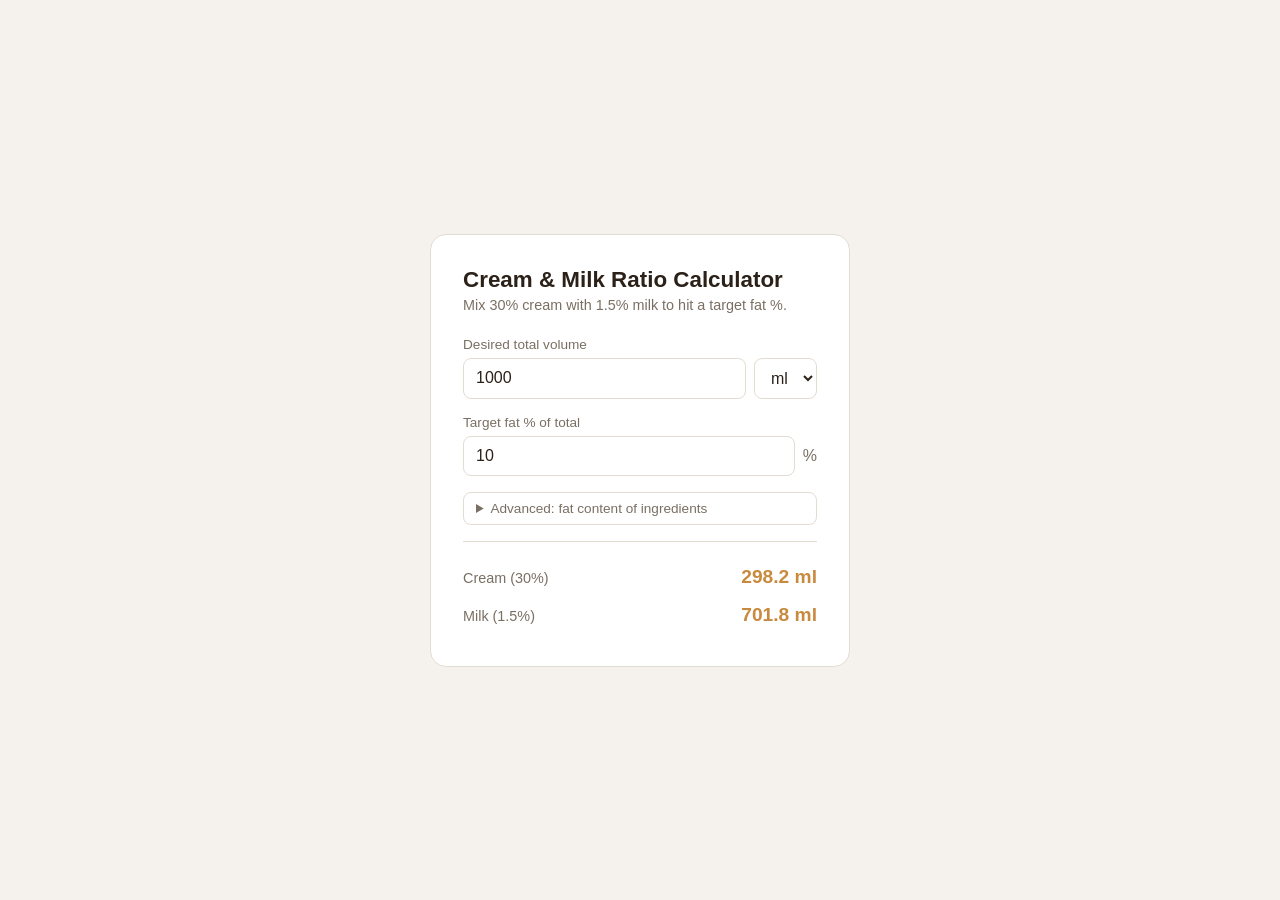
==== index.html @ 0969e34c "Add cream/milk ratio calculator UI Given a desired volume and target fat %, computes how much 30% cr" ====
<!DOCTYPE html>
<html lang="en">
<head>
<meta charset="UTF-8">
<meta name="viewport" content="width=device-width, initial-scale=1.0">
<title>Cream & Milk Ratio Calculator</title>
<link rel="stylesheet" href="style.css">
</head>
<body>
  <main class="card">
    <h1>Cream &amp; Milk Ratio Calculator</h1>
    <p class="subtitle">Mix 30% cream with 1.5% milk to hit a target fat %.</p>

    <form id="calc-form">
      <div class="field">
        <label for="volume">Desired total volume</label>
        <div class="input-group">
          <input type="number" id="volume" min="0" step="any" value="1000" required>
          <select id="unit">
            <option value="ml">ml</option>
            <option value="L">L</option>
          </select>
        </div>
      </div>

      <div class="field">
        <label for="target-fat">Target fat % of total</label>
        <div class="input-group">
          <input type="number" id="target-fat" min="1.5" max="30" step="0.1" value="10" required>
          <span class="unit-label">%</span>
        </div>
      </div>

      <details class="advanced">
        <summary>Advanced: fat content of ingredients</summary>
        <div class="field">
          <label for="cream-fat">Cream fat %</label>
          <div class="input-group">
            <input type="number" id="cream-fat" min="0" max="100" step="0.1" value="30">
            <span class="unit-label">%</span>
          </div>
        </div>
        <div class="field">
          <label for="milk-fat">Milk fat %</label>
          <div class="input-group">
            <input type="number" id="milk-fat" min="0" max="100" step="0.1" value="1.5">
            <span class="unit-label">%</span>
          </div>
        </div>
      </details>
    </form>

    <div id="error" class="error" hidden></div>

    <div id="result" class="result">
      <div class="result-row">
        <span class="result-label">Cream (30%)</span>
        <span id="cream-amount" class="result-value">-</span>
      </div>
      <div class="result-row">
        <span class="result-label">Milk (1.5%)</span>
        <span id="milk-amount" class="result-value">-</span>
      </div>
    </div>
  </main>

  <script src="script.js"></script>
</body>
</html>
---- style.css ----
:root {
  color-scheme: light dark;
  --bg: #f5f2ee;
  --card-bg: #ffffff;
  --text: #2b2118;
  --muted: #7a6f63;
  --accent: #c98a3e;
  --border: #e3dcd2;
  --error: #b3261e;
}

@media (prefers-color-scheme: dark) {
  :root {
    --bg: #1c1712;
    --card-bg: #2a231c;
    --text: #f2ece3;
    --muted: #b3a595;
    --accent: #e0a85f;
    --border: #3d342a;
    --error: #f2b8b5;
  }
}

* {
  box-sizing: border-box;
}

body {
  margin: 0;
  min-height: 100vh;
  display: flex;
  align-items: center;
  justify-content: center;
  padding: 24px;
  font-family: -apple-system, BlinkMacSystemFont, "Segoe UI", Roboto, sans-serif;
  background: var(--bg);
  color: var(--text);
}

.card {
  width: 100%;
  max-width: 420px;
  background: var(--card-bg);
  border: 1px solid var(--border);
  border-radius: 16px;
  padding: 32px;
}

h1 {
  font-size: 1.4rem;
  margin: 0 0 4px;
}

.subtitle {
  margin: 0 0 24px;
  color: var(--muted);
  font-size: 0.9rem;
}

.field {
  margin-bottom: 16px;
}

label {
  display: block;
  font-size: 0.85rem;
  color: var(--muted);
  margin-bottom: 6px;
}

.input-group {
  display: flex;
  gap: 8px;
}

input, select {
  font-size: 1rem;
  padding: 10px 12px;
  border-radius: 8px;
  border: 1px solid var(--border);
  background: transparent;
  color: var(--text);
  width: 100%;
}

select {
  flex: 0 0 auto;
  width: auto;
}

.unit-label {
  display: flex;
  align-items: center;
  color: var(--muted);
}

.advanced {
  margin-bottom: 16px;
  border: 1px solid var(--border);
  border-radius: 8px;
  padding: 8px 12px;
}

.advanced summary {
  cursor: pointer;
  color: var(--muted);
  font-size: 0.85rem;
}

.advanced .field {
  margin-top: 12px;
  margin-bottom: 0;
}

.advanced .field + .field {
  margin-top: 12px;
}

.error {
  background: color-mix(in srgb, var(--error) 15%, transparent);
  color: var(--error);
  border-radius: 8px;
  padding: 10px 12px;
  font-size: 0.85rem;
  margin-bottom: 16px;
}

.result {
  border-top: 1px solid var(--border);
  padding-top: 16px;
}

.result-row {
  display: flex;
  justify-content: space-between;
  align-items: baseline;
  padding: 8px 0;
}

.result-label {
  color: var(--muted);
  font-size: 0.9rem;
}

.result-value {
  font-size: 1.2rem;
  font-weight: 600;
  color: var(--accent);
}
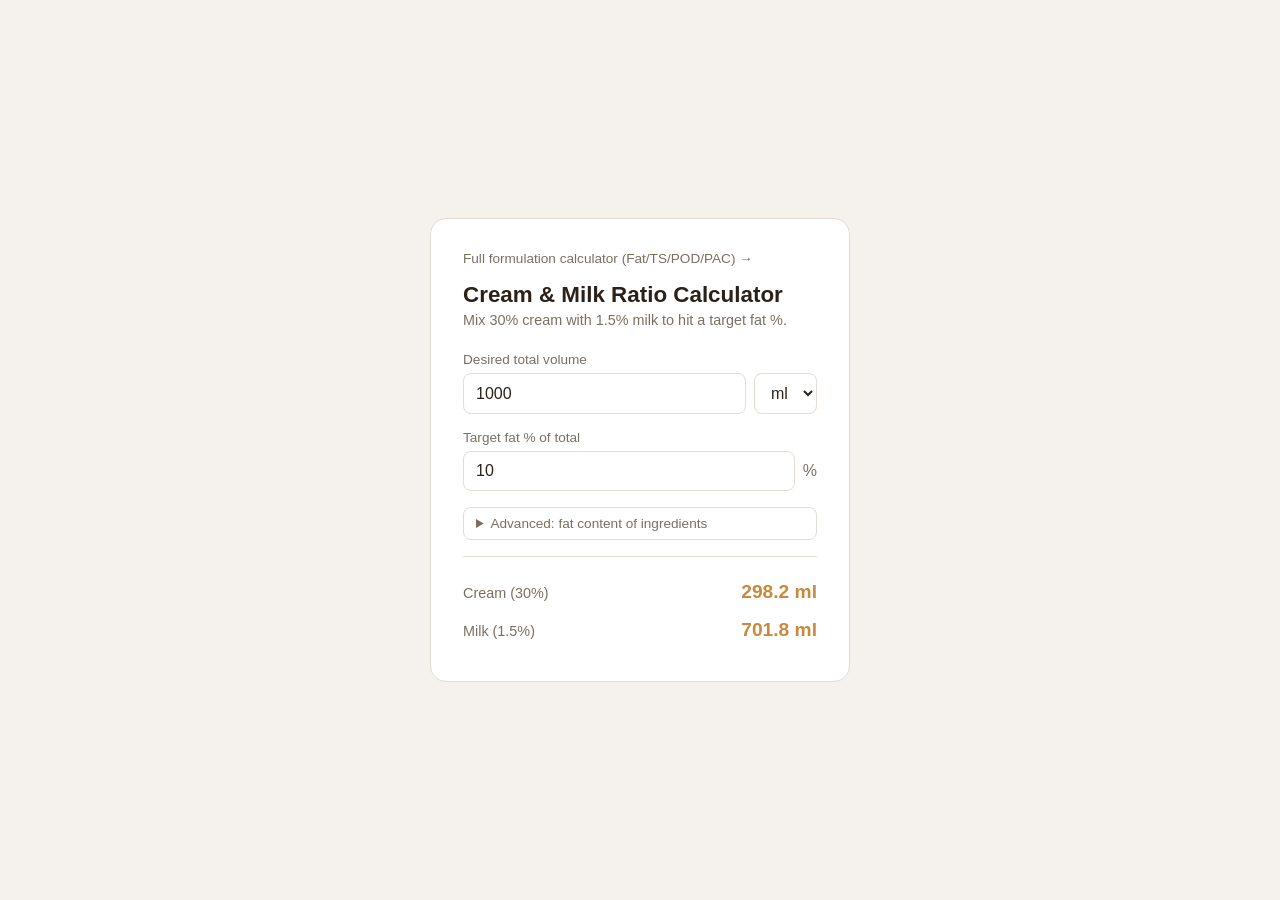
==== commit 927e919b: "Add formulation calculator for Fat%/Total Solids%/POD/PAC General-purpose ingredient table (editable" ====
--- a/index.html
+++ b/index.html
@@ -8,6 +8,7 @@
 </head>
 <body>
   <main class="card">
+    <nav class="tool-nav"><a href="formulation.html">Full formulation calculator (Fat/TS/POD/PAC) &rarr;</a></nav>
     <h1>Cream &amp; Milk Ratio Calculator</h1>
     <p class="subtitle">Mix 30% cream with 1.5% milk to hit a target fat %.</p>
 
--- a/style.css
+++ b/style.css
@@ -147,3 +147,217 @@
   font-weight: 600;
   color: var(--accent);
 }
+
+/* --- Formulation calculator --- */
+
+.card.wide {
+  max-width: 980px;
+}
+
+.tool-nav {
+  margin-bottom: 16px;
+  font-size: 0.85rem;
+}
+
+.tool-nav a {
+  color: var(--muted);
+  text-decoration: none;
+}
+
+.tool-nav a:hover {
+  color: var(--accent);
+}
+
+.notice {
+  background: color-mix(in srgb, var(--accent) 12%, transparent);
+  color: var(--text);
+  border: 1px solid var(--border);
+  border-radius: 8px;
+  padding: 10px 12px;
+  font-size: 0.82rem;
+  margin-bottom: 20px;
+}
+
+h2 {
+  font-size: 1.05rem;
+  margin: 28px 0 4px;
+}
+
+.hint {
+  color: var(--muted);
+  font-size: 0.82rem;
+  margin: 0 0 12px;
+}
+
+.table-scroll {
+  overflow-x: auto;
+  border: 1px solid var(--border);
+  border-radius: 10px;
+}
+
+table {
+  border-collapse: collapse;
+  width: 100%;
+  font-size: 0.85rem;
+}
+
+th, td {
+  padding: 6px 8px;
+  text-align: left;
+  white-space: nowrap;
+  border-bottom: 1px solid var(--border);
+}
+
+thead th {
+  color: var(--muted);
+  font-weight: 500;
+  font-size: 0.75rem;
+  text-transform: uppercase;
+  letter-spacing: 0.02em;
+}
+
+tbody tr:last-child td {
+  border-bottom: none;
+}
+
+td input[type="text"], td input[type="number"] {
+  width: 72px;
+  padding: 5px 6px;
+  font-size: 0.85rem;
+}
+
+td input.name-input {
+  width: 150px;
+}
+
+td input[type="checkbox"] {
+  width: auto;
+}
+
+.row-name-warn {
+  color: var(--error);
+  cursor: help;
+  margin-left: 4px;
+}
+
+.remove-btn {
+  background: none;
+  border: none;
+  color: var(--muted);
+  cursor: pointer;
+  font-size: 1rem;
+  padding: 2px 6px;
+}
+
+.remove-btn:hover {
+  color: var(--error);
+}
+
+.table-actions {
+  display: flex;
+  gap: 8px;
+  margin-top: 12px;
+  flex-wrap: wrap;
+}
+
+.table-actions select {
+  flex: 1 1 auto;
+  min-width: 180px;
+}
+
+.table-actions button {
+  padding: 10px 16px;
+  border-radius: 8px;
+  border: 1px solid var(--border);
+  background: var(--accent);
+  color: #fff;
+  font-size: 0.9rem;
+  cursor: pointer;
+  white-space: nowrap;
+}
+
+.table-actions button.secondary {
+  background: transparent;
+  color: var(--text);
+}
+
+.summary-grid {
+  display: grid;
+  grid-template-columns: repeat(auto-fit, minmax(120px, 1fr));
+  gap: 12px;
+  margin: 16px 0 8px;
+}
+
+.summary-tile {
+  border: 1px solid var(--border);
+  border-radius: 10px;
+  padding: 12px;
+  text-align: center;
+}
+
+.tile-label {
+  display: block;
+  font-size: 0.72rem;
+  color: var(--muted);
+  margin-bottom: 4px;
+}
+
+.tile-value {
+  font-size: 1.15rem;
+  font-weight: 600;
+  color: var(--accent);
+}
+
+.overrun-field {
+  display: flex;
+  align-items: center;
+  gap: 8px;
+  font-size: 0.82rem;
+  color: var(--muted);
+  margin-bottom: 20px;
+}
+
+.overrun-field input {
+  width: 70px;
+}
+
+#solve-btn {
+  margin-top: 12px;
+  padding: 10px 20px;
+  border-radius: 8px;
+  border: none;
+  background: var(--accent);
+  color: #fff;
+  font-size: 0.9rem;
+  cursor: pointer;
+}
+
+.solve-result {
+  margin-top: 16px;
+}
+
+.solve-error {
+  color: var(--error);
+  font-size: 0.85rem;
+}
+
+.solve-table td, .solve-table th {
+  white-space: normal;
+}
+
+.apply-btn {
+  margin-top: 10px;
+  padding: 8px 16px;
+  border-radius: 8px;
+  border: 1px solid var(--border);
+  background: transparent;
+  color: var(--text);
+  cursor: pointer;
+  font-size: 0.85rem;
+}
+
+.infeasible-note {
+  color: var(--error);
+  font-size: 0.8rem;
+  margin-top: 6px;
+}
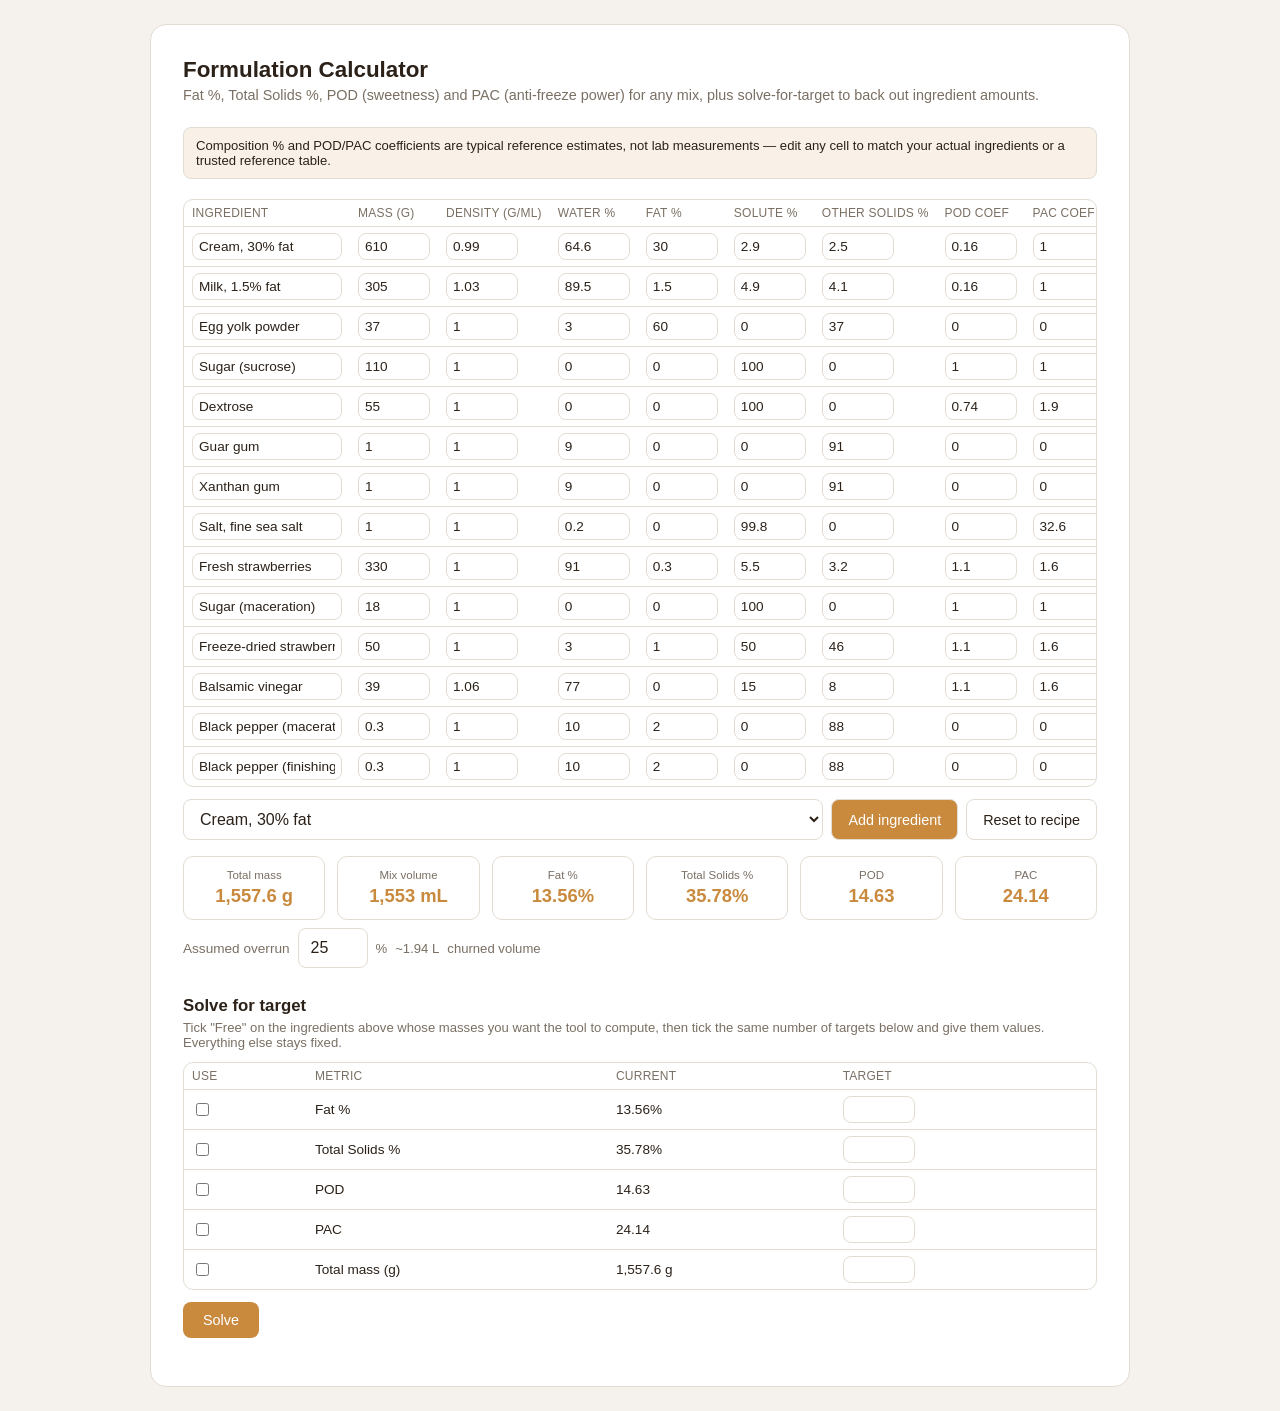
==== commit 7ba5b708: "Drop proof-of-concept cream/milk calculator, promote formulation calculator to index The simple crea" ====
--- a/index.html
+++ b/index.html
@@ -3,66 +3,80 @@
 <head>
 <meta charset="UTF-8">
 <meta name="viewport" content="width=device-width, initial-scale=1.0">
-<title>Cream & Milk Ratio Calculator</title>
+<title>Ice Cream Formulation Calculator</title>
 <link rel="stylesheet" href="style.css">
 </head>
 <body>
-  <main class="card">
-    <nav class="tool-nav"><a href="formulation.html">Full formulation calculator (Fat/TS/POD/PAC) &rarr;</a></nav>
-    <h1>Cream &amp; Milk Ratio Calculator</h1>
-    <p class="subtitle">Mix 30% cream with 1.5% milk to hit a target fat %.</p>
+  <main class="card wide">
+    <h1>Formulation Calculator</h1>
+    <p class="subtitle">Fat %, Total Solids %, POD (sweetness) and PAC (anti-freeze power) for any mix, plus solve-for-target to back out ingredient amounts.</p>
 
-    <form id="calc-form">
-      <div class="field">
-        <label for="volume">Desired total volume</label>
-        <div class="input-group">
-          <input type="number" id="volume" min="0" step="any" value="1000" required>
-          <select id="unit">
-            <option value="ml">ml</option>
-            <option value="L">L</option>
-          </select>
-        </div>
+    <div class="notice">
+      Composition % and POD/PAC coefficients are typical reference estimates, not lab measurements — edit any cell to match your actual ingredients or a trusted reference table.
+    </div>
+
+    <section class="ingredients-section">
+      <div class="table-scroll">
+        <table id="ingredient-table">
+          <thead>
+            <tr>
+              <th>Ingredient</th>
+              <th>Mass (g)</th>
+              <th>Density (g/mL)</th>
+              <th>Water %</th>
+              <th>Fat %</th>
+              <th>Solute %</th>
+              <th>Other solids %</th>
+              <th>POD coef</th>
+              <th>PAC coef</th>
+              <th>Free</th>
+              <th></th>
+            </tr>
+          </thead>
+          <tbody id="ingredient-rows"></tbody>
+        </table>
       </div>
+      <div class="table-actions">
+        <select id="preset-select"></select>
+        <button id="add-preset-btn" type="button">Add ingredient</button>
+        <button id="reset-btn" type="button" class="secondary">Reset to recipe</button>
+      </div>
+    </section>
 
-      <div class="field">
-        <label for="target-fat">Target fat % of total</label>
-        <div class="input-group">
-          <input type="number" id="target-fat" min="1.5" max="30" step="0.1" value="10" required>
-          <span class="unit-label">%</span>
-        </div>
+    <section class="summary-section">
+      <div class="summary-grid">
+        <div class="summary-tile"><span class="tile-label">Total mass</span><span id="sum-mass" class="tile-value">-</span></div>
+        <div class="summary-tile"><span class="tile-label">Mix volume</span><span id="sum-volume" class="tile-value">-</span></div>
+        <div class="summary-tile"><span class="tile-label">Fat %</span><span id="sum-fat" class="tile-value">-</span></div>
+        <div class="summary-tile"><span class="tile-label">Total Solids %</span><span id="sum-ts" class="tile-value">-</span></div>
+        <div class="summary-tile"><span class="tile-label">POD</span><span id="sum-pod" class="tile-value">-</span></div>
+        <div class="summary-tile"><span class="tile-label">PAC</span><span id="sum-pac" class="tile-value">-</span></div>
       </div>
+      <div class="overrun-field">
+        <label for="overrun" style="margin:0;">Assumed overrun</label>
+        <input type="number" id="overrun" value="25" min="0" step="1"> %
+        <span id="sum-churned">-</span> churned volume
+      </div>
+    </section>
 
-      <details class="advanced">
-        <summary>Advanced: fat content of ingredients</summary>
-        <div class="field">
-          <label for="cream-fat">Cream fat %</label>
-          <div class="input-group">
-            <input type="number" id="cream-fat" min="0" max="100" step="0.1" value="30">
-            <span class="unit-label">%</span>
-          </div>
-        </div>
-        <div class="field">
-          <label for="milk-fat">Milk fat %</label>
-          <div class="input-group">
-            <input type="number" id="milk-fat" min="0" max="100" step="0.1" value="1.5">
-            <span class="unit-label">%</span>
-          </div>
-        </div>
-      </details>
-    </form>
-
-    <div id="error" class="error" hidden></div>
-
-    <div id="result" class="result">
-      <div class="result-row">
-        <span class="result-label">Cream (30%)</span>
-        <span id="cream-amount" class="result-value">-</span>
+    <section class="solve-section">
+      <h2>Solve for target</h2>
+      <p class="hint">Tick "Free" on the ingredients above whose masses you want the tool to compute, then tick the same number of targets below and give them values. Everything else stays fixed.</p>
+      <div class="table-scroll">
+        <table id="target-table" class="solve-table">
+          <thead><tr><th>Use</th><th>Metric</th><th>Current</th><th>Target</th></tr></thead>
+          <tbody>
+            <tr><td><input type="checkbox" id="use-fat"></td><td>Fat %</td><td id="cur-fat">-</td><td><input type="number" id="target-fat" step="any"></td></tr>
+            <tr><td><input type="checkbox" id="use-ts"></td><td>Total Solids %</td><td id="cur-ts">-</td><td><input type="number" id="target-ts" step="any"></td></tr>
+            <tr><td><input type="checkbox" id="use-pod"></td><td>POD</td><td id="cur-pod">-</td><td><input type="number" id="target-pod" step="any"></td></tr>
+            <tr><td><input type="checkbox" id="use-pac"></td><td>PAC</td><td id="cur-pac">-</td><td><input type="number" id="target-pac" step="any"></td></tr>
+            <tr><td><input type="checkbox" id="use-mass"></td><td>Total mass (g)</td><td id="cur-mass">-</td><td><input type="number" id="target-mass" step="any"></td></tr>
+          </tbody>
+        </table>
       </div>
-      <div class="result-row">
-        <span class="result-label">Milk (1.5%)</span>
-        <span id="milk-amount" class="result-value">-</span>
-      </div>
-    </div>
+      <button id="solve-btn" type="button">Solve</button>
+      <div id="solve-result" class="solve-result"></div>
+    </section>
   </main>
 
   <script src="script.js"></script>
--- a/style.css
+++ b/style.css
@@ -57,20 +57,11 @@
   font-size: 0.9rem;
 }
 
-.field {
-  margin-bottom: 16px;
-}
-
 label {
   display: block;
   font-size: 0.85rem;
   color: var(--muted);
   margin-bottom: 6px;
-}
-
-.input-group {
-  display: flex;
-  gap: 8px;
 }
 
 input, select {
@@ -88,84 +79,10 @@
   width: auto;
 }
 
-.unit-label {
-  display: flex;
-  align-items: center;
-  color: var(--muted);
-}
-
-.advanced {
-  margin-bottom: 16px;
-  border: 1px solid var(--border);
-  border-radius: 8px;
-  padding: 8px 12px;
-}
-
-.advanced summary {
-  cursor: pointer;
-  color: var(--muted);
-  font-size: 0.85rem;
-}
-
-.advanced .field {
-  margin-top: 12px;
-  margin-bottom: 0;
-}
-
-.advanced .field + .field {
-  margin-top: 12px;
-}
-
-.error {
-  background: color-mix(in srgb, var(--error) 15%, transparent);
-  color: var(--error);
-  border-radius: 8px;
-  padding: 10px 12px;
-  font-size: 0.85rem;
-  margin-bottom: 16px;
-}
-
-.result {
-  border-top: 1px solid var(--border);
-  padding-top: 16px;
-}
-
-.result-row {
-  display: flex;
-  justify-content: space-between;
-  align-items: baseline;
-  padding: 8px 0;
-}
-
-.result-label {
-  color: var(--muted);
-  font-size: 0.9rem;
-}
-
-.result-value {
-  font-size: 1.2rem;
-  font-weight: 600;
-  color: var(--accent);
-}
-
 /* --- Formulation calculator --- */
 
 .card.wide {
   max-width: 980px;
-}
-
-.tool-nav {
-  margin-bottom: 16px;
-  font-size: 0.85rem;
-}
-
-.tool-nav a {
-  color: var(--muted);
-  text-decoration: none;
-}
-
-.tool-nav a:hover {
-  color: var(--accent);
 }
 
 .notice {
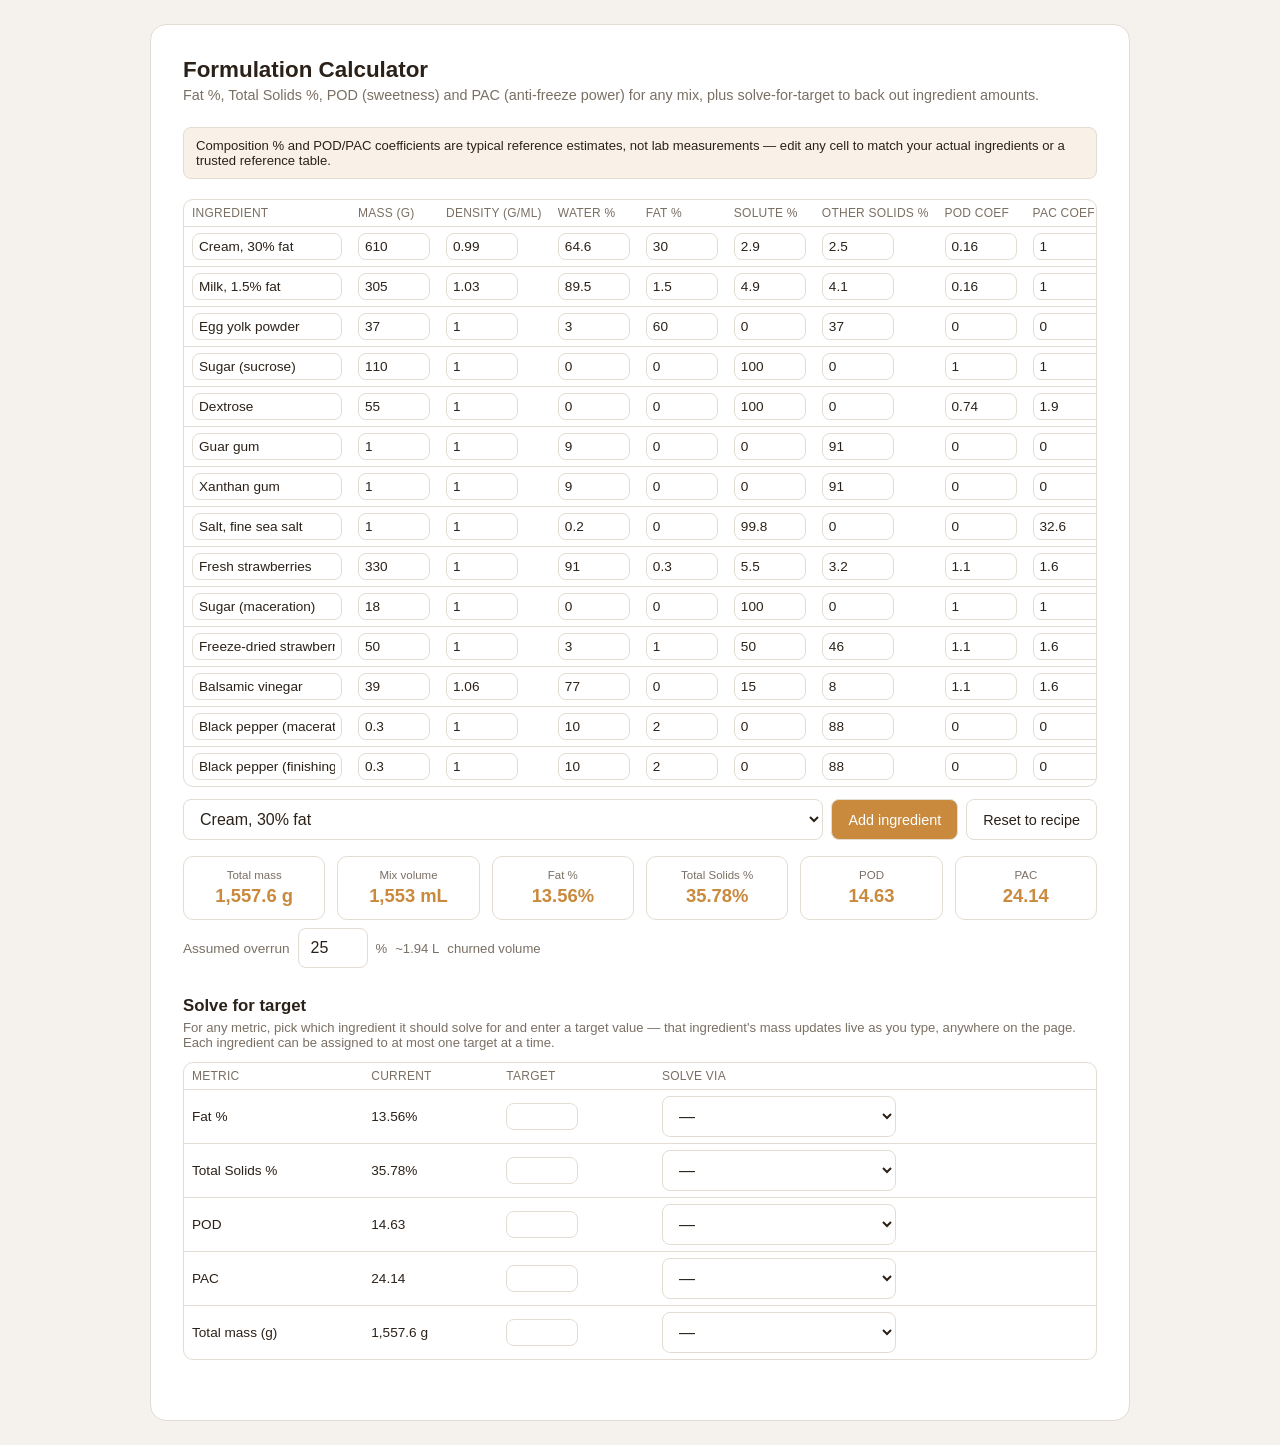
==== commit 8c042c62: "Make solve-for-target live, replacing the free/solve checkbox flow Instead of ticking "Free" on ingr" ====
--- a/index.html
+++ b/index.html
@@ -29,7 +29,6 @@
               <th>Other solids %</th>
               <th>POD coef</th>
               <th>PAC coef</th>
-              <th>Free</th>
               <th></th>
             </tr>
           </thead>
@@ -61,21 +60,20 @@
 
     <section class="solve-section">
       <h2>Solve for target</h2>
-      <p class="hint">Tick "Free" on the ingredients above whose masses you want the tool to compute, then tick the same number of targets below and give them values. Everything else stays fixed.</p>
+      <p class="hint">For any metric, pick which ingredient it should solve for and enter a target value — that ingredient's mass updates live as you type, anywhere on the page. Each ingredient can be assigned to at most one target at a time.</p>
       <div class="table-scroll">
         <table id="target-table" class="solve-table">
-          <thead><tr><th>Use</th><th>Metric</th><th>Current</th><th>Target</th></tr></thead>
+          <thead><tr><th>Metric</th><th>Current</th><th>Target</th><th>Solve via</th></tr></thead>
           <tbody>
-            <tr><td><input type="checkbox" id="use-fat"></td><td>Fat %</td><td id="cur-fat">-</td><td><input type="number" id="target-fat" step="any"></td></tr>
-            <tr><td><input type="checkbox" id="use-ts"></td><td>Total Solids %</td><td id="cur-ts">-</td><td><input type="number" id="target-ts" step="any"></td></tr>
-            <tr><td><input type="checkbox" id="use-pod"></td><td>POD</td><td id="cur-pod">-</td><td><input type="number" id="target-pod" step="any"></td></tr>
-            <tr><td><input type="checkbox" id="use-pac"></td><td>PAC</td><td id="cur-pac">-</td><td><input type="number" id="target-pac" step="any"></td></tr>
-            <tr><td><input type="checkbox" id="use-mass"></td><td>Total mass (g)</td><td id="cur-mass">-</td><td><input type="number" id="target-mass" step="any"></td></tr>
+            <tr><td>Fat %</td><td id="cur-fat">-</td><td><input type="number" id="target-fat" step="any"></td><td><select id="assign-fat"></select></td></tr>
+            <tr><td>Total Solids %</td><td id="cur-ts">-</td><td><input type="number" id="target-ts" step="any"></td><td><select id="assign-ts"></select></td></tr>
+            <tr><td>POD</td><td id="cur-pod">-</td><td><input type="number" id="target-pod" step="any"></td><td><select id="assign-pod"></select></td></tr>
+            <tr><td>PAC</td><td id="cur-pac">-</td><td><input type="number" id="target-pac" step="any"></td><td><select id="assign-pac"></select></td></tr>
+            <tr><td>Total mass (g)</td><td id="cur-mass">-</td><td><input type="number" id="target-mass" step="any"></td><td><select id="assign-mass"></select></td></tr>
           </tbody>
         </table>
       </div>
-      <button id="solve-btn" type="button">Solve</button>
-      <div id="solve-result" class="solve-result"></div>
+      <div id="solve-status" class="solve-status"></div>
     </section>
   </main>
 
--- a/style.css
+++ b/style.css
@@ -238,43 +238,38 @@
   width: 70px;
 }
 
-#solve-btn {
-  margin-top: 12px;
-  padding: 10px 20px;
-  border-radius: 8px;
-  border: none;
-  background: var(--accent);
-  color: #fff;
-  font-size: 0.9rem;
-  cursor: pointer;
-}
-
-.solve-result {
-  margin-top: 16px;
-}
-
-.solve-error {
-  color: var(--error);
-  font-size: 0.85rem;
-}
-
 .solve-table td, .solve-table th {
   white-space: normal;
 }
 
-.apply-btn {
-  margin-top: 10px;
-  padding: 8px 16px;
-  border-radius: 8px;
-  border: 1px solid var(--border);
-  background: transparent;
-  color: var(--text);
-  cursor: pointer;
-  font-size: 0.85rem;
-}
-
-.infeasible-note {
-  color: var(--error);
-  font-size: 0.8rem;
-  margin-top: 6px;
-}
+.solve-table select {
+  min-width: 140px;
+}
+
+.solve-status {
+  margin-top: 12px;
+  font-size: 0.85rem;
+  min-height: 1.2em;
+  color: var(--error);
+}
+
+.solved-badge {
+  display: inline-block;
+  font-size: 0.65rem;
+  color: var(--accent);
+  border: 1px solid var(--accent);
+  border-radius: 999px;
+  padding: 1px 6px;
+  margin-left: 6px;
+  white-space: nowrap;
+}
+
+td input[readonly] {
+  color: var(--muted);
+  background: color-mix(in srgb, var(--accent) 10%, transparent);
+}
+
+input.infeasible-mass {
+  border-color: var(--error);
+  color: var(--error);
+}
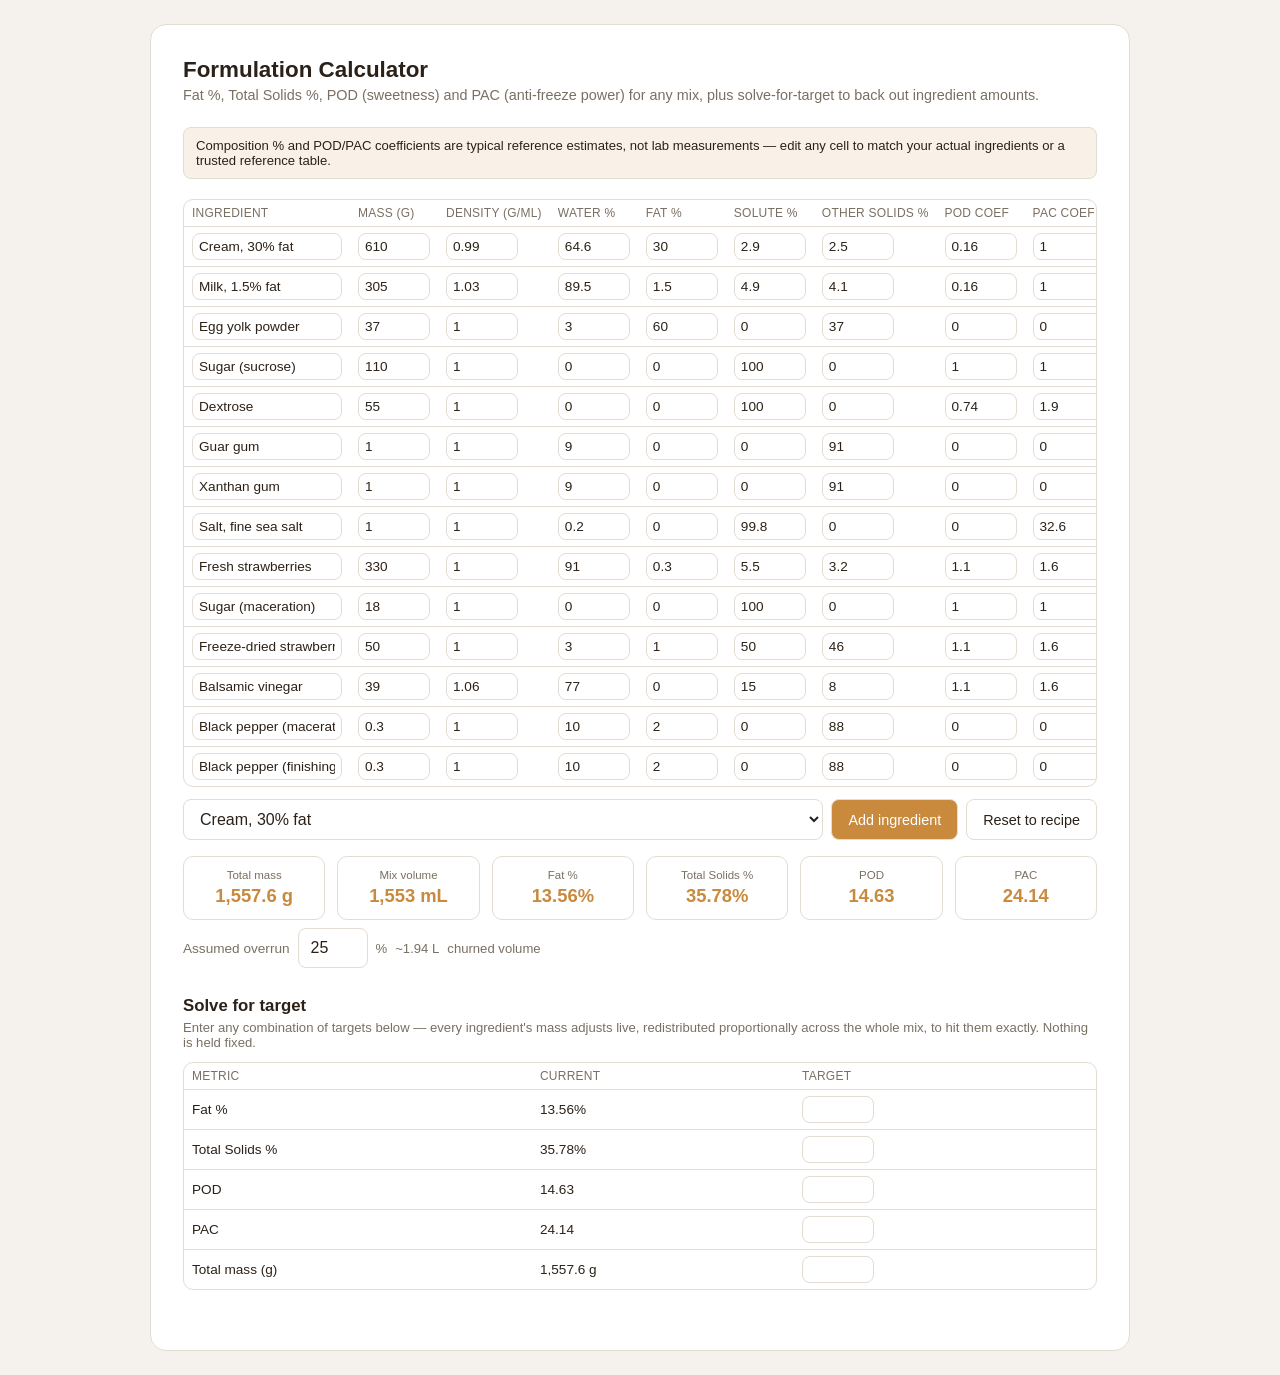
==== commit 2285a0d4: "Solve by adjusting all ingredients, not a hand-picked subset Replaces the per-metric "solve via" ing" ====
--- a/index.html
+++ b/index.html
@@ -60,16 +60,16 @@
 
     <section class="solve-section">
       <h2>Solve for target</h2>
-      <p class="hint">For any metric, pick which ingredient it should solve for and enter a target value — that ingredient's mass updates live as you type, anywhere on the page. Each ingredient can be assigned to at most one target at a time.</p>
+      <p class="hint">Enter any combination of targets below — every ingredient's mass adjusts live, redistributed proportionally across the whole mix, to hit them exactly. Nothing is held fixed.</p>
       <div class="table-scroll">
         <table id="target-table" class="solve-table">
-          <thead><tr><th>Metric</th><th>Current</th><th>Target</th><th>Solve via</th></tr></thead>
+          <thead><tr><th>Metric</th><th>Current</th><th>Target</th></tr></thead>
           <tbody>
-            <tr><td>Fat %</td><td id="cur-fat">-</td><td><input type="number" id="target-fat" step="any"></td><td><select id="assign-fat"></select></td></tr>
-            <tr><td>Total Solids %</td><td id="cur-ts">-</td><td><input type="number" id="target-ts" step="any"></td><td><select id="assign-ts"></select></td></tr>
-            <tr><td>POD</td><td id="cur-pod">-</td><td><input type="number" id="target-pod" step="any"></td><td><select id="assign-pod"></select></td></tr>
-            <tr><td>PAC</td><td id="cur-pac">-</td><td><input type="number" id="target-pac" step="any"></td><td><select id="assign-pac"></select></td></tr>
-            <tr><td>Total mass (g)</td><td id="cur-mass">-</td><td><input type="number" id="target-mass" step="any"></td><td><select id="assign-mass"></select></td></tr>
+            <tr><td>Fat %</td><td id="cur-fat">-</td><td><input type="number" id="target-fat" step="any"></td></tr>
+            <tr><td>Total Solids %</td><td id="cur-ts">-</td><td><input type="number" id="target-ts" step="any"></td></tr>
+            <tr><td>POD</td><td id="cur-pod">-</td><td><input type="number" id="target-pod" step="any"></td></tr>
+            <tr><td>PAC</td><td id="cur-pac">-</td><td><input type="number" id="target-pac" step="any"></td></tr>
+            <tr><td>Total mass (g)</td><td id="cur-mass">-</td><td><input type="number" id="target-mass" step="any"></td></tr>
           </tbody>
         </table>
       </div>
--- a/style.css
+++ b/style.css
@@ -242,10 +242,6 @@
   white-space: normal;
 }
 
-.solve-table select {
-  min-width: 140px;
-}
-
 .solve-status {
   margin-top: 12px;
   font-size: 0.85rem;
@@ -253,22 +249,6 @@
   color: var(--error);
 }
 
-.solved-badge {
-  display: inline-block;
-  font-size: 0.65rem;
-  color: var(--accent);
-  border: 1px solid var(--accent);
-  border-radius: 999px;
-  padding: 1px 6px;
-  margin-left: 6px;
-  white-space: nowrap;
-}
-
-td input[readonly] {
-  color: var(--muted);
-  background: color-mix(in srgb, var(--accent) 10%, transparent);
-}
-
 input.infeasible-mass {
   border-color: var(--error);
   color: var(--error);
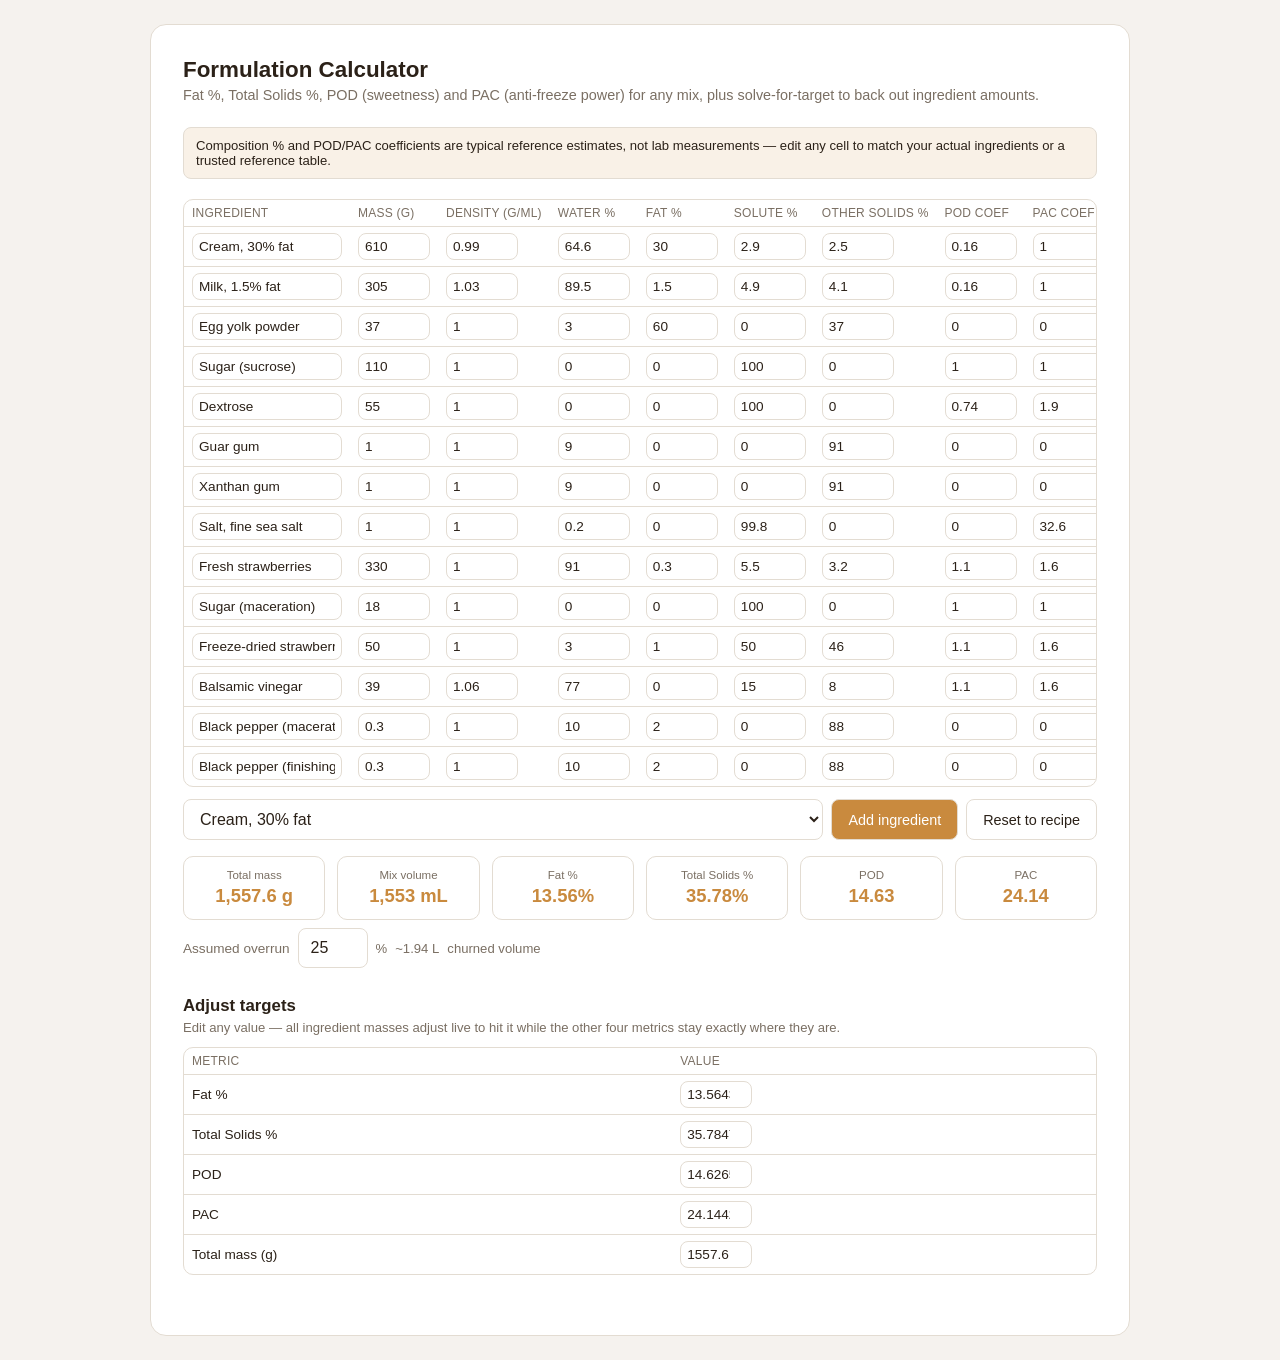
==== commit 4e576b26: "Pin all other metrics when one is edited The metric boxes are now editable outputs showing the mix's" ====
--- a/index.html
+++ b/index.html
@@ -59,17 +59,17 @@
     </section>
 
     <section class="solve-section">
-      <h2>Solve for target</h2>
-      <p class="hint">Enter any combination of targets below — every ingredient's mass adjusts live, redistributed proportionally across the whole mix, to hit them exactly. Nothing is held fixed.</p>
+      <h2>Adjust targets</h2>
+      <p class="hint">Edit any value — all ingredient masses adjust live to hit it while the other four metrics stay exactly where they are.</p>
       <div class="table-scroll">
         <table id="target-table" class="solve-table">
-          <thead><tr><th>Metric</th><th>Current</th><th>Target</th></tr></thead>
+          <thead><tr><th>Metric</th><th>Value</th></tr></thead>
           <tbody>
-            <tr><td>Fat %</td><td id="cur-fat">-</td><td><input type="number" id="target-fat" step="any"></td></tr>
-            <tr><td>Total Solids %</td><td id="cur-ts">-</td><td><input type="number" id="target-ts" step="any"></td></tr>
-            <tr><td>POD</td><td id="cur-pod">-</td><td><input type="number" id="target-pod" step="any"></td></tr>
-            <tr><td>PAC</td><td id="cur-pac">-</td><td><input type="number" id="target-pac" step="any"></td></tr>
-            <tr><td>Total mass (g)</td><td id="cur-mass">-</td><td><input type="number" id="target-mass" step="any"></td></tr>
+            <tr><td>Fat %</td><td><input type="number" id="target-fat" step="any"></td></tr>
+            <tr><td>Total Solids %</td><td><input type="number" id="target-ts" step="any"></td></tr>
+            <tr><td>POD</td><td><input type="number" id="target-pod" step="any"></td></tr>
+            <tr><td>PAC</td><td><input type="number" id="target-pac" step="any"></td></tr>
+            <tr><td>Total mass (g)</td><td><input type="number" id="target-mass" step="any"></td></tr>
           </tbody>
         </table>
       </div>
--- a/style.css
+++ b/style.css
@@ -147,10 +147,6 @@
   width: 150px;
 }
 
-td input[type="checkbox"] {
-  width: auto;
-}
-
 .row-name-warn {
   color: var(--error);
   cursor: help;
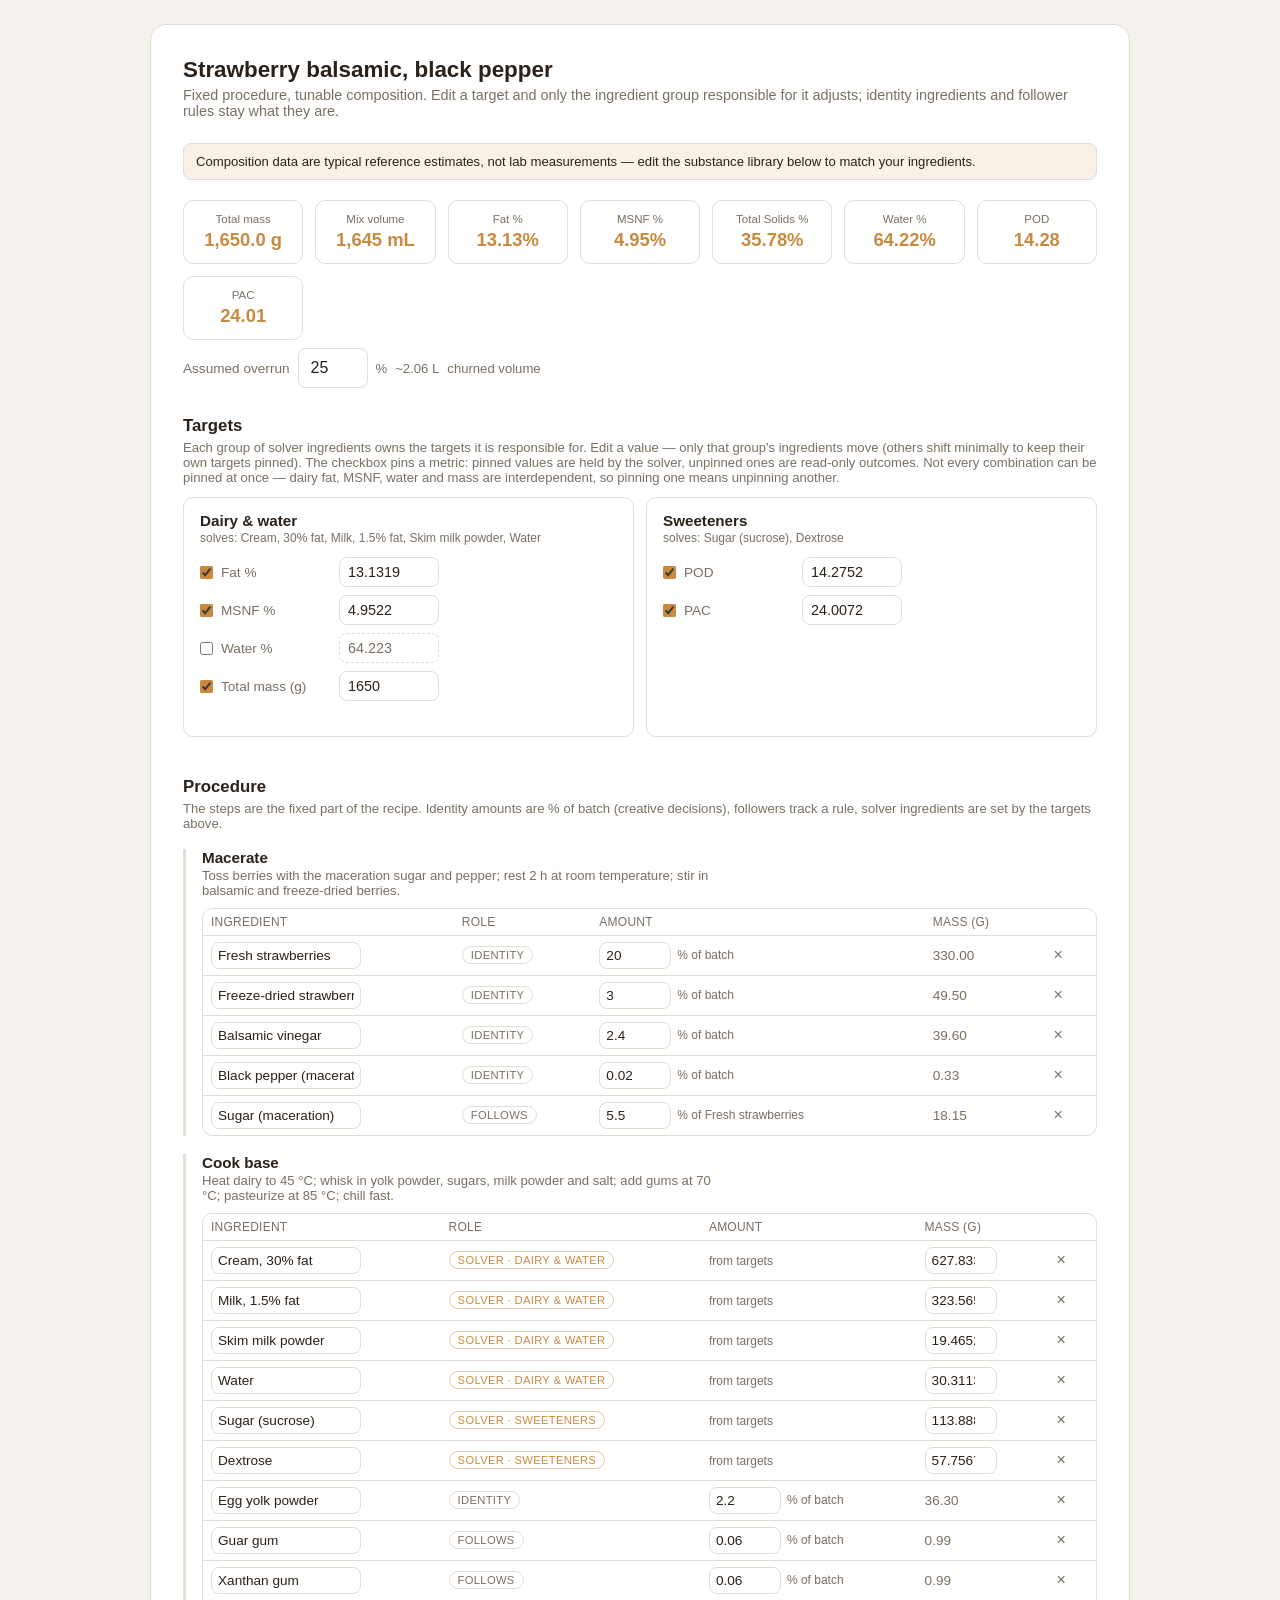
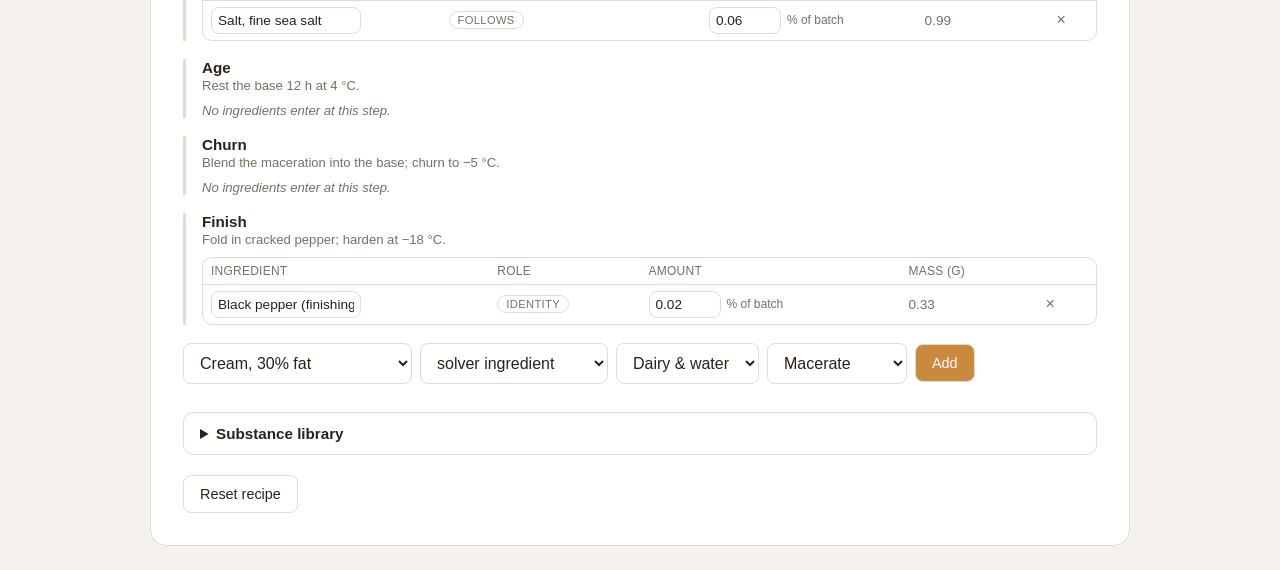
==== commit 4ead04ef: "Rebuild page around the role/group data model Replace the flat ingredient table with the recipe stud" ====
--- a/index.html
+++ b/index.html
@@ -3,78 +3,70 @@
 <head>
 <meta charset="UTF-8">
 <meta name="viewport" content="width=device-width, initial-scale=1.0">
-<title>Ice Cream Formulation Calculator</title>
+<title>Ice Cream Recipe Studio</title>
 <link rel="stylesheet" href="style.css">
 </head>
 <body>
   <main class="card wide">
-    <h1>Formulation Calculator</h1>
-    <p class="subtitle">Fat %, Total Solids %, POD (sweetness) and PAC (anti-freeze power) for any mix, plus solve-for-target to back out ingredient amounts.</p>
+    <h1 id="recipe-name">Recipe</h1>
+    <p class="subtitle">Fixed procedure, tunable composition. Edit a target and only the ingredient group responsible for it adjusts; identity ingredients and follower rules stay what they are.</p>
 
     <div class="notice">
-      Composition % and POD/PAC coefficients are typical reference estimates, not lab measurements — edit any cell to match your actual ingredients or a trusted reference table.
+      Composition data are typical reference estimates, not lab measurements — edit the substance library below to match your ingredients.
     </div>
 
-    <section class="ingredients-section">
-      <div class="table-scroll">
-        <table id="ingredient-table">
-          <thead>
-            <tr>
-              <th>Ingredient</th>
-              <th>Mass (g)</th>
-              <th>Density (g/mL)</th>
-              <th>Water %</th>
-              <th>Fat %</th>
-              <th>Solute %</th>
-              <th>Other solids %</th>
-              <th>POD coef</th>
-              <th>PAC coef</th>
-              <th></th>
-            </tr>
-          </thead>
-          <tbody id="ingredient-rows"></tbody>
-        </table>
-      </div>
-      <div class="table-actions">
-        <select id="preset-select"></select>
-        <button id="add-preset-btn" type="button">Add ingredient</button>
-        <button id="reset-btn" type="button" class="secondary">Reset to recipe</button>
-      </div>
-    </section>
-
     <section class="summary-section">
-      <div class="summary-grid">
-        <div class="summary-tile"><span class="tile-label">Total mass</span><span id="sum-mass" class="tile-value">-</span></div>
-        <div class="summary-tile"><span class="tile-label">Mix volume</span><span id="sum-volume" class="tile-value">-</span></div>
-        <div class="summary-tile"><span class="tile-label">Fat %</span><span id="sum-fat" class="tile-value">-</span></div>
-        <div class="summary-tile"><span class="tile-label">Total Solids %</span><span id="sum-ts" class="tile-value">-</span></div>
-        <div class="summary-tile"><span class="tile-label">POD</span><span id="sum-pod" class="tile-value">-</span></div>
-        <div class="summary-tile"><span class="tile-label">PAC</span><span id="sum-pac" class="tile-value">-</span></div>
-      </div>
+      <div id="summary-grid" class="summary-grid"></div>
       <div class="overrun-field">
         <label for="overrun" style="margin:0;">Assumed overrun</label>
         <input type="number" id="overrun" value="25" min="0" step="1"> %
         <span id="sum-churned">-</span> churned volume
+        <span id="global-warn" class="global-warn"></span>
       </div>
     </section>
 
-    <section class="solve-section">
-      <h2>Adjust targets</h2>
-      <p class="hint">Edit any value — all ingredient masses adjust live to hit it while the other four metrics stay exactly where they are.</p>
+    <section class="targets-section">
+      <h2>Targets</h2>
+      <p class="hint">Each group of solver ingredients owns the targets it is responsible for. Edit a value — only that group's ingredients move (others shift minimally to keep their own targets pinned). The checkbox pins a metric: pinned values are held by the solver, unpinned ones are read-only outcomes. Not every combination can be pinned at once — dairy fat, MSNF, water and mass are interdependent, so pinning one means unpinning another.</p>
+      <div id="group-boxes" class="group-boxes"></div>
+      <div class="table-actions">
+        <button id="resolve-btn" type="button" class="hidden">Re-solve to targets</button>
+      </div>
+    </section>
+
+    <section class="procedure-section">
+      <h2>Procedure</h2>
+      <p class="hint">The steps are the fixed part of the recipe. Identity amounts are % of batch (creative decisions), followers track a rule, solver ingredients are set by the targets above.</p>
+      <div id="steps"></div>
+      <div class="add-bar">
+        <select id="add-substance"></select>
+        <select id="add-role">
+          <option value="lever">solver ingredient</option>
+          <option value="identity">identity (% of batch)</option>
+          <option value="follower">follower (rule)</option>
+        </select>
+        <select id="add-group"></select>
+        <select id="add-step"></select>
+        <button id="add-btn" type="button">Add</button>
+      </div>
+    </section>
+
+    <details class="library">
+      <summary>Substance library</summary>
+      <p class="hint">Shared material data — edits apply to every line using the substance. MSNF = milk solids non-fat, a subset of Solute + Other.</p>
       <div class="table-scroll">
-        <table id="target-table" class="solve-table">
-          <thead><tr><th>Metric</th><th>Value</th></tr></thead>
-          <tbody>
-            <tr><td>Fat %</td><td><input type="number" id="target-fat" step="any"></td></tr>
-            <tr><td>Total Solids %</td><td><input type="number" id="target-ts" step="any"></td></tr>
-            <tr><td>POD</td><td><input type="number" id="target-pod" step="any"></td></tr>
-            <tr><td>PAC</td><td><input type="number" id="target-pac" step="any"></td></tr>
-            <tr><td>Total mass (g)</td><td><input type="number" id="target-mass" step="any"></td></tr>
-          </tbody>
+        <table>
+          <thead>
+            <tr><th>Substance</th><th>Density (g/mL)</th><th>Water %</th><th>Fat %</th><th>Solute %</th><th>Other %</th><th>MSNF %</th><th>POD coef</th><th>PAC coef</th></tr>
+          </thead>
+          <tbody id="library-rows"></tbody>
         </table>
       </div>
-      <div id="solve-status" class="solve-status"></div>
-    </section>
+    </details>
+
+    <div class="table-actions footer-actions">
+      <button id="reset-btn" type="button" class="secondary">Reset recipe</button>
+    </div>
   </main>
 
   <script src="script.js"></script>
--- a/style.css
+++ b/style.css
@@ -234,18 +234,195 @@
   width: 70px;
 }
 
-.solve-table td, .solve-table th {
-  white-space: normal;
-}
-
-.solve-status {
-  margin-top: 12px;
-  font-size: 0.85rem;
-  min-height: 1.2em;
-  color: var(--error);
-}
-
 input.infeasible-mass {
   border-color: var(--error);
   color: var(--error);
 }
+
+/* --- Recipe studio --- */
+
+.hidden {
+  display: none !important;
+}
+
+.global-warn {
+  color: var(--error);
+  margin-left: auto;
+}
+
+.group-boxes {
+  display: grid;
+  grid-template-columns: repeat(auto-fit, minmax(260px, 1fr));
+  gap: 12px;
+}
+
+.group-box {
+  border: 1px solid var(--border);
+  border-radius: 10px;
+  padding: 14px 16px;
+}
+
+.group-box h3 {
+  margin: 0 0 2px;
+  font-size: 0.95rem;
+}
+
+.group-members {
+  margin: 0 0 12px;
+  color: var(--muted);
+  font-size: 0.75rem;
+}
+
+.target-row {
+  display: flex;
+  align-items: center;
+  gap: 8px;
+  margin-bottom: 8px;
+}
+
+.target-row label {
+  flex: 0 0 110px;
+  margin: 0;
+  font-size: 0.85rem;
+}
+
+.target-row input[type="checkbox"] {
+  width: auto;
+  margin: 0;
+  accent-color: var(--accent);
+  cursor: pointer;
+}
+
+.target-row-free label {
+  color: var(--muted);
+}
+
+.target-row-free input[type="number"] {
+  color: var(--muted);
+  border-style: dashed;
+}
+
+.target-row input {
+  width: 100px;
+  padding: 6px 8px;
+  font-size: 0.9rem;
+}
+
+.drift {
+  color: var(--accent);
+  font-size: 0.78rem;
+}
+
+.group-status {
+  color: var(--error);
+  font-size: 0.8rem;
+  min-height: 1em;
+  margin-top: 4px;
+}
+
+.step-block {
+  border-left: 3px solid var(--border);
+  padding-left: 16px;
+  margin: 18px 0;
+}
+
+.step-block h3 {
+  margin: 0 0 2px;
+  font-size: 0.95rem;
+}
+
+.step-instructions {
+  margin: 0 0 10px;
+  color: var(--muted);
+  font-size: 0.82rem;
+  max-width: 70ch;
+}
+
+.step-empty {
+  margin: 0;
+  font-style: italic;
+}
+
+.badge {
+  display: inline-block;
+  font-size: 0.7rem;
+  text-transform: uppercase;
+  letter-spacing: 0.03em;
+  color: var(--muted);
+  border: 1px solid var(--border);
+  border-radius: 999px;
+  padding: 2px 8px;
+  white-space: nowrap;
+}
+
+.badge-lever {
+  color: var(--accent);
+  border-color: color-mix(in srgb, var(--accent) 45%, transparent);
+}
+
+.role-ctl {
+  display: inline-flex;
+  align-items: center;
+  gap: 6px;
+}
+
+.role-ctl input {
+  width: 70px;
+  padding: 5px 6px;
+  font-size: 0.85rem;
+}
+
+.unit {
+  color: var(--muted);
+  font-size: 0.75rem;
+  white-space: nowrap;
+}
+
+.mass-ro {
+  display: inline-block;
+  min-width: 60px;
+  color: var(--muted);
+}
+
+.add-bar {
+  display: flex;
+  gap: 8px;
+  margin-top: 14px;
+  flex-wrap: wrap;
+  align-items: center;
+}
+
+.add-bar select {
+  min-width: 140px;
+}
+
+.add-bar button {
+  padding: 10px 16px;
+  border-radius: 8px;
+  border: 1px solid var(--border);
+  background: var(--accent);
+  color: #fff;
+  font-size: 0.9rem;
+  cursor: pointer;
+}
+
+.library {
+  margin-top: 28px;
+  border: 1px solid var(--border);
+  border-radius: 10px;
+  padding: 12px 16px;
+}
+
+.library summary {
+  cursor: pointer;
+  font-size: 0.95rem;
+  font-weight: 600;
+}
+
+.library .table-scroll {
+  margin-top: 10px;
+}
+
+.footer-actions {
+  margin-top: 20px;
+}
